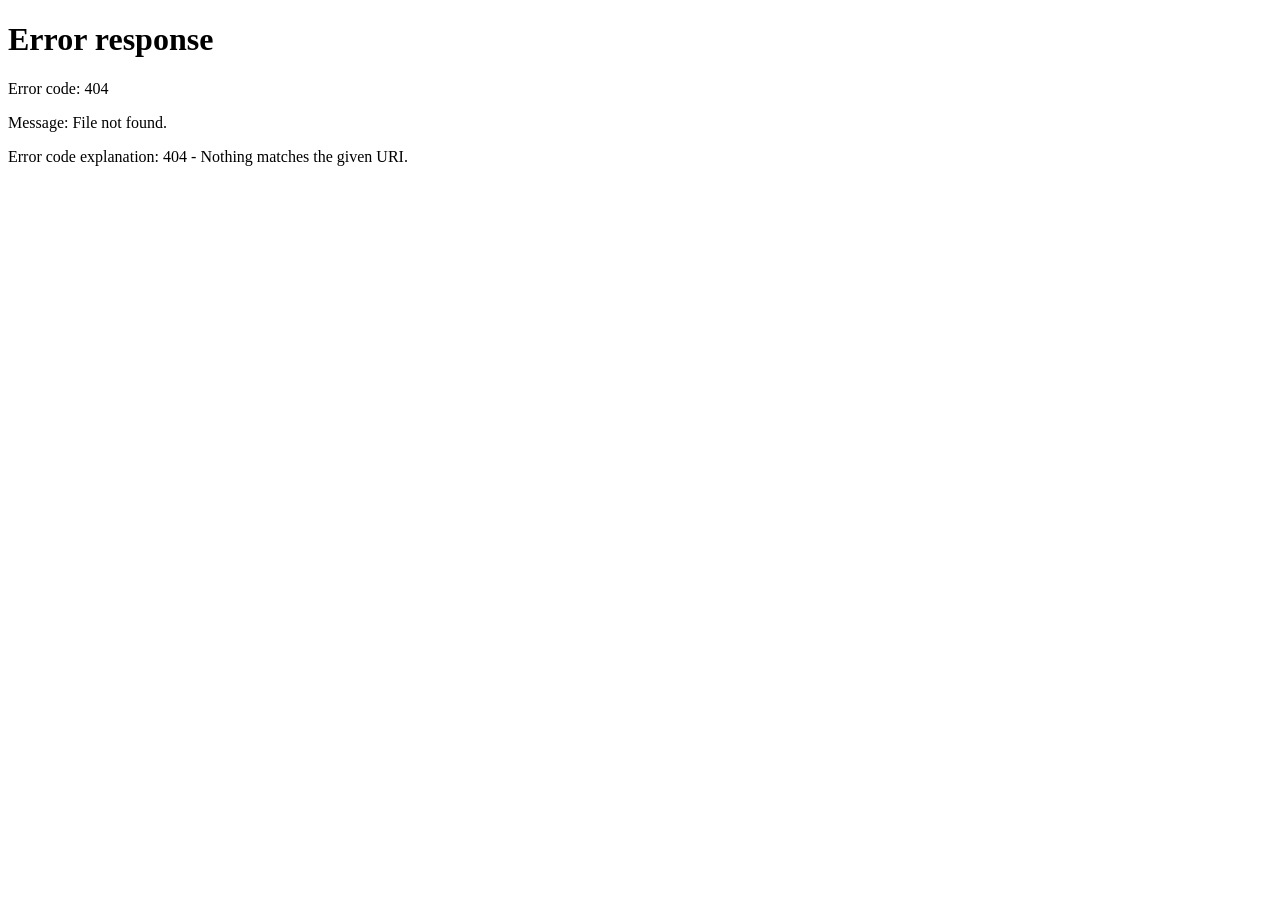
==== index.html @ 29518049 "add index and app-ads.txt for admob verification" ====
<!DOCTYPE html>
<html lang="fr">
<head>
  <meta charset="utf-8">
  <title>CardForge Studio</title>
  <meta http-equiv="refresh" content="0; url=/site/">
  <link rel="canonical" href="https://cardforgestudio.github.io/site/">
</head>
<body>
  <p><a href="/site/">CardForge Studio</a></p>
</body>
</html>
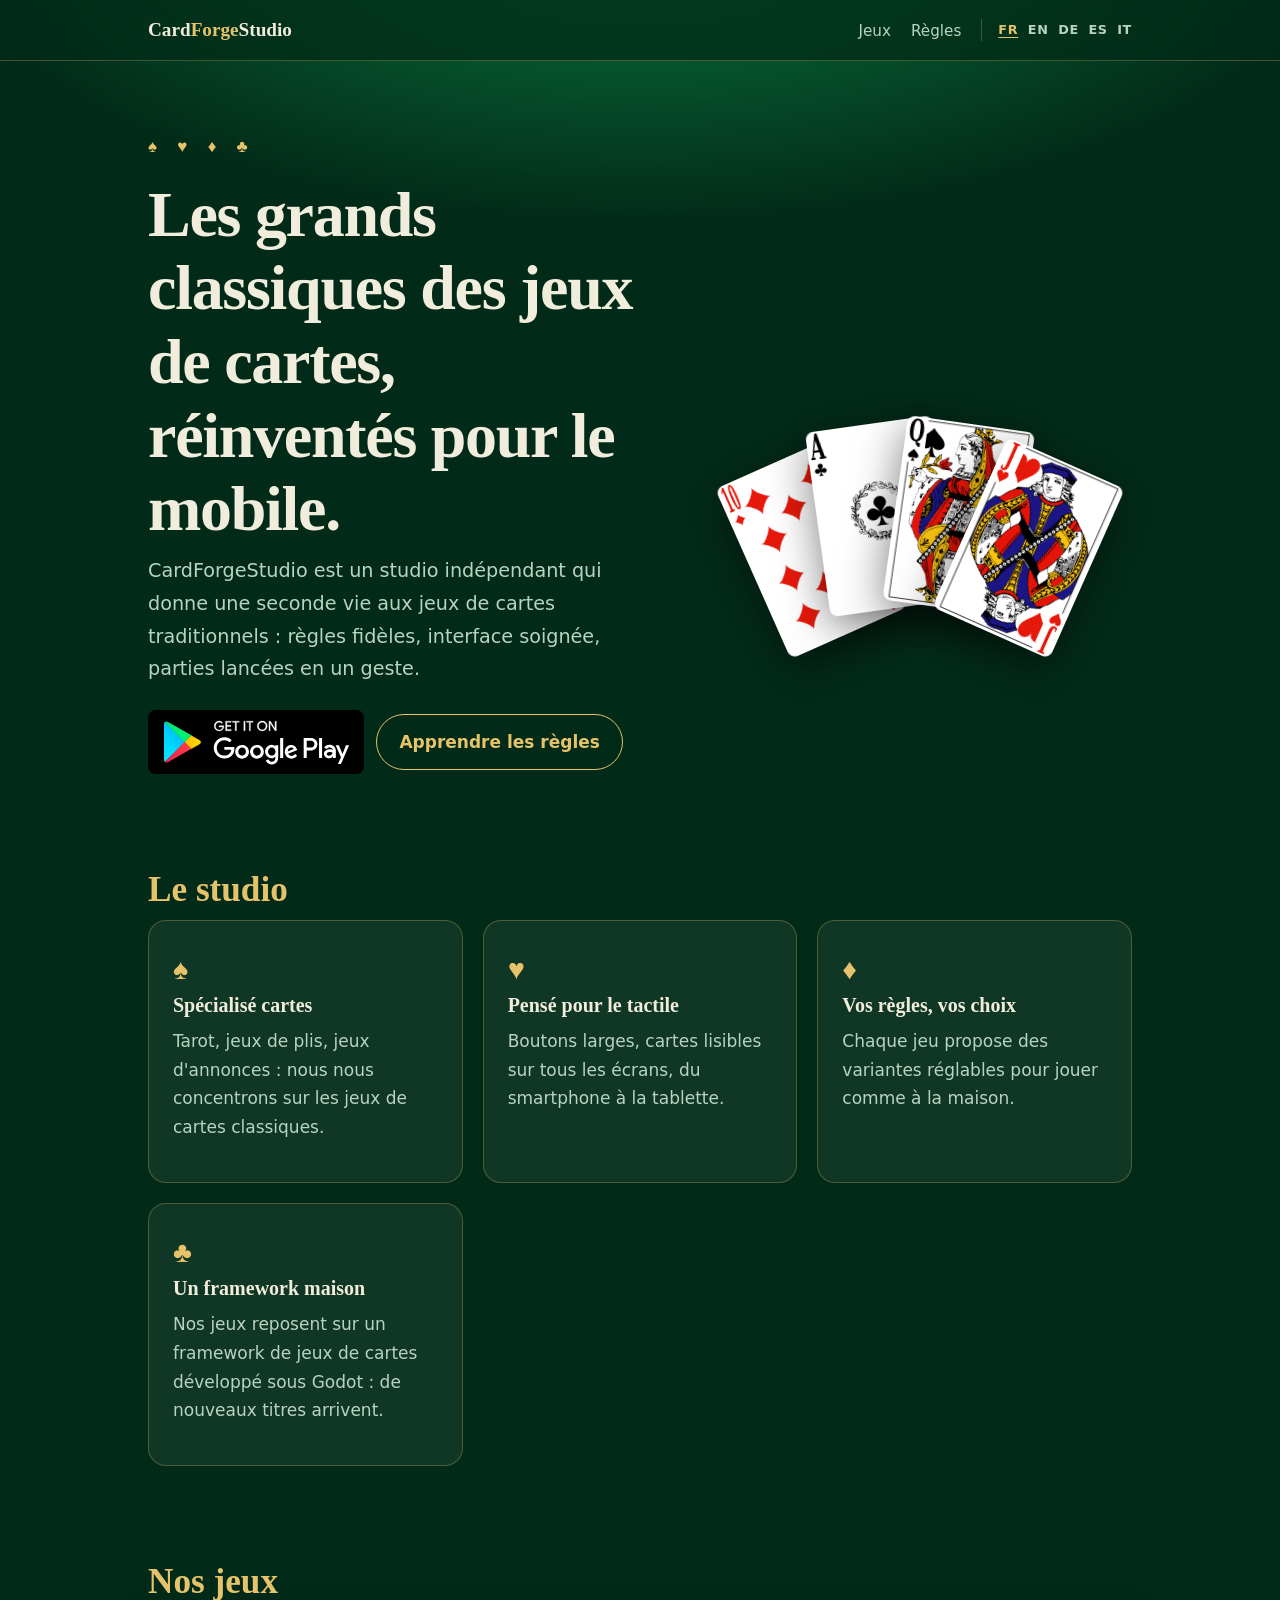
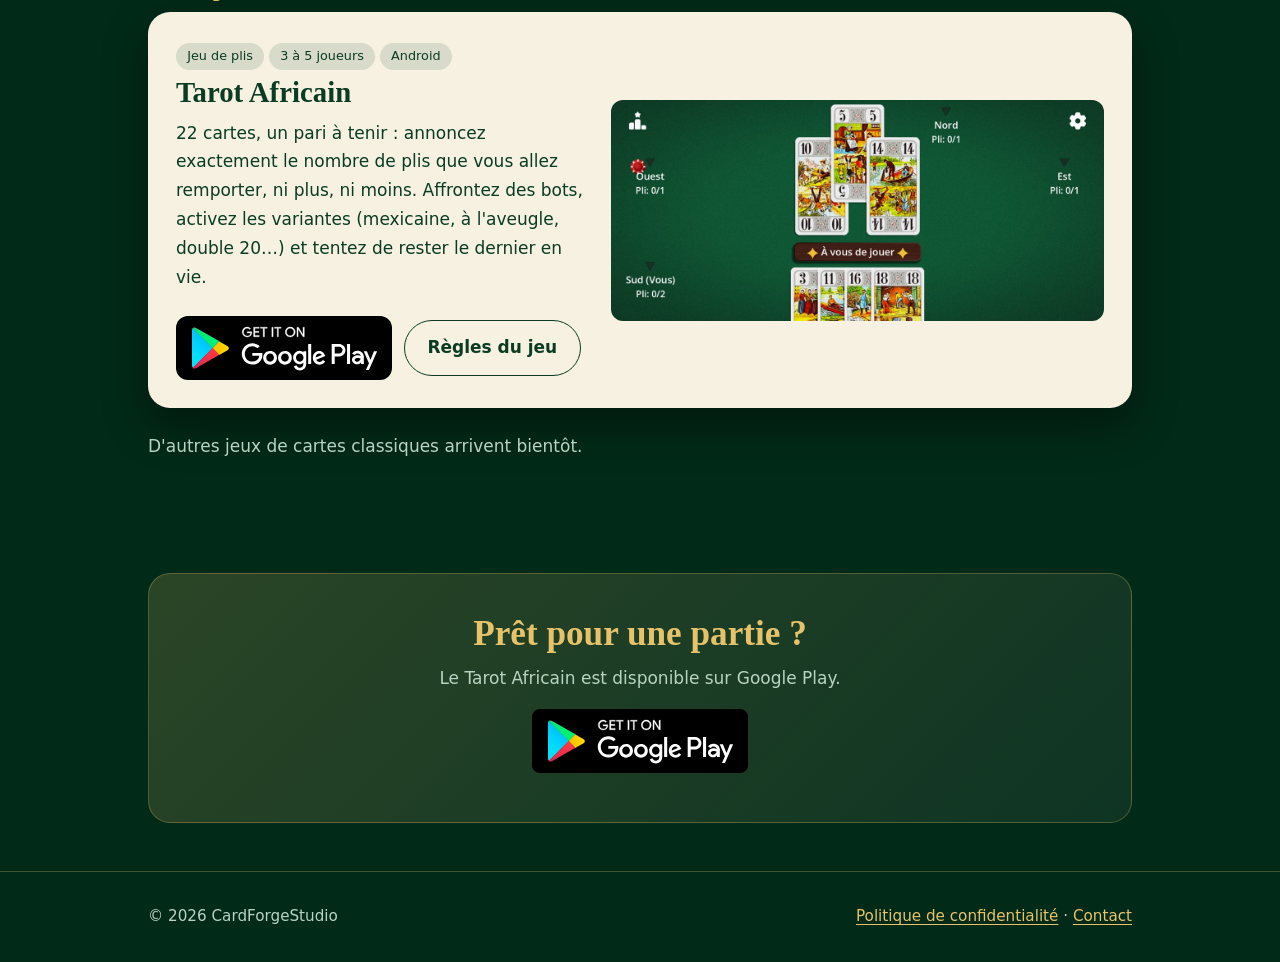
==== commit f2264f5a: "Site CardForgeStudio : accueil, règles, 5 langues" ====
--- a/index.html
+++ b/index.html
@@ -1,12 +1,11 @@
 <!DOCTYPE html>
-<html lang="fr">
-<head>
-  <meta charset="utf-8">
-  <title>CardForge Studio</title>
-  <meta http-equiv="refresh" content="0; url=/site/">
-  <link rel="canonical" href="https://cardforgestudio.github.io/site/">
-</head>
-<body>
-  <p><a href="/site/">CardForge Studio</a></p>
-</body>
-</html>
+<html lang="fr"><head><meta charset="utf-8"><meta name="viewport" content="width=device-width, initial-scale=1">
+<meta name="google-site-verification" content="8SDHUerU7Fc-hJMIeVGXjvIDedUCsISQvQDIxCLT-1o" />
+<title>CardForgeStudio – Jeux de cartes classiques sur Android</title><meta name="description" content="CardForgeStudio, studio indépendant de jeux de cartes classiques sur mobile. Découvrez le Tarot Africain sur Google Play."><link rel="canonical" href="https://cardforgestudio.github.io/"><link rel="alternate" hreflang="fr" href="https://cardforgestudio.github.io/"><link rel="alternate" hreflang="en" href="https://cardforgestudio.github.io/en/"><link rel="alternate" hreflang="de" href="https://cardforgestudio.github.io/de/"><link rel="alternate" hreflang="es" href="https://cardforgestudio.github.io/es/"><link rel="alternate" hreflang="it" href="https://cardforgestudio.github.io/it/"><link rel="alternate" hreflang="x-default" href="https://cardforgestudio.github.io/"><link rel="icon" href="favicon.ico" sizes="48x48"><link rel="icon" href="favicon.svg" type="image/svg+xml"><link rel="icon" href="icon-192.png" type="image/png" sizes="192x192"><link rel="apple-touch-icon" href="apple-touch-icon.png"><link rel="stylesheet" href="styles.css"></head><body>
+<nav><div class="w"><a class="logo" href="index.html">Card<span>Forge</span>Studio</a><ul><li><a href="index.html#jeux">Jeux</a></li><li><a href="tarot-africain.html">Règles</a></li><li class="lg"><a href="index.html" hreflang="fr" lang="fr" aria-current="true">FR</a><a href="en/index.html" hreflang="en" lang="en">EN</a><a href="de/index.html" hreflang="de" lang="de">DE</a><a href="es/index.html" hreflang="es" lang="es">ES</a><a href="it/index.html" hreflang="it" lang="it">IT</a></li></ul></div></nav>
+<main><div class="w"><header class="hero"><div><p class="suits" aria-hidden="true">&#9824; &#9829; &#9830; &#9827;</p><h1>Les grands classiques des jeux de cartes, réinventés pour le mobile.</h1><p class="lead">CardForgeStudio est un studio indépendant qui donne une seconde vie aux jeux de cartes traditionnels : règles fidèles, interface soignée, parties lancées en un geste.</p><div class="cta"><a class="badge" href="https://play.google.com/store/apps/details?id=com.cardforgestudio.tarotafricain&amp;referrer=utm_source%3Dcardforgestudio-site%26utm_medium%3Dwebsite%26utm_campaign%3Dtarot-africain_fr%26utm_content%3Dindex_hero" rel="noopener"><img src="images/logo/google-play-badge-logo.svg" alt="Disponible sur Google Play" height="64"></a><a class="btn ghost" href="tarot-africain.html">Apprendre les règles</a></div></div><div class="fan" aria-hidden="true"><div class="pc"><img src="images/cards/10_carreau.svg" alt="" loading="lazy"></div><div class="pc"><img src="images/cards/1_trefle.svg" alt="" loading="lazy"></div><div class="pc"><img src="images/cards/dame_pique.svg" alt="" loading="lazy"></div><div class="pc"><img src="images/cards/valet_coeur.svg" alt="" loading="lazy"></div></div></header></div>
+<section class="s" id="studio"><div class="w"><h2>Le studio</h2><div class="grid"><div class="card"><div class="ic">&#9824;</div><h3>Spécialisé cartes</h3><p class="muted">Tarot, jeux de plis, jeux d'annonces : nous nous concentrons sur les jeux de cartes classiques.</p></div><div class="card"><div class="ic">&#9829;</div><h3>Pensé pour le tactile</h3><p class="muted">Boutons larges, cartes lisibles sur tous les écrans, du smartphone à la tablette.</p></div><div class="card"><div class="ic">&#9830;</div><h3>Vos règles, vos choix</h3><p class="muted">Chaque jeu propose des variantes réglables pour jouer comme à la maison.</p></div><div class="card"><div class="ic">&#9827;</div><h3>Un framework maison</h3><p class="muted">Nos jeux reposent sur un framework de jeux de cartes développé sous Godot : de nouveaux titres arrivent.</p></div></div></div></section>
+<section class="s" id="jeux"><div class="w"><h2>Nos jeux</h2><div class="game"><div><span class=tag>Jeu de plis</span><span class=tag>3 à 5 joueurs</span><span class=tag>Android</span><h3>Tarot Africain</h3><p>22 cartes, un pari à tenir : annoncez exactement le nombre de plis que vous allez remporter, ni plus, ni moins. Affrontez des bots, activez les variantes (mexicaine, à l'aveugle, double 20…) et tentez de rester le dernier en vie.</p><div class="cta"><a class="badge" href="https://play.google.com/store/apps/details?id=com.cardforgestudio.tarotafricain&amp;referrer=utm_source%3Dcardforgestudio-site%26utm_medium%3Dwebsite%26utm_campaign%3Dtarot-africain_fr%26utm_content%3Dindex_card" rel="noopener"><img src="images/logo/google-play-badge-logo.svg" alt="Disponible sur Google Play" height="64"></a><a class="btn ghost" href="tarot-africain.html">Règles du jeu</a></div></div><img src="images/screenshots/fr/partie.png" width="1200" height="538" loading="lazy" alt="Tarot Africain"></div><p class="muted" style="margin-top:1.5rem">D'autres jeux de cartes classiques arrivent bientôt.</p></div></section>
+<div class="w"><div class="banner"><h2>Prêt pour une partie ?</h2><p class="muted">Le Tarot Africain est disponible sur Google Play.</p><a class="badge" href="https://play.google.com/store/apps/details?id=com.cardforgestudio.tarotafricain&amp;referrer=utm_source%3Dcardforgestudio-site%26utm_medium%3Dwebsite%26utm_campaign%3Dtarot-africain_fr%26utm_content%3Dindex_banner" rel="noopener"><img src="images/logo/google-play-badge-logo.svg" alt="Disponible sur Google Play" height="64"></a></div></div></main>
+<footer><div class="w"><span>&copy; 2026 CardForgeStudio</span><span><a href="privacy-policy.html">Politique de confidentialité</a> · <a href="mailto:support.cardforgestudio@gmail.com">Contact</a></span></div></footer>
+</body></html>
--- a/styles.css
+++ b/styles.css
@@ -0,0 +1,44 @@
+:root{--felt:#05542E;--deep:#022a18;--paper:#F6F1E1;--ink:#0B3B22;--text:#F1EDDC;--muted:#B9D3C2;--gold:#E6C36A;--glass:rgba(255,255,255,.06);--line:rgba(230,195,106,.28);--serif:Georgia,"Iowan Old Style",Palatino,serif;--sans:system-ui,-apple-system,"Segoe UI",Roboto,Arial,sans-serif}
+*{box-sizing:border-box}html{scroll-behavior:smooth;-webkit-text-size-adjust:100%}
+body{margin:0;color:var(--text);font:1.0625rem/1.7 var(--sans);background:var(--deep) radial-gradient(ellipse 80% 50% at 50% -10%,#0a7a43 0,transparent 70%) fixed}
+.w{max-width:64rem;margin:0 auto;padding:0 1.25rem}.n{max-width:44rem}
+a{color:var(--gold);text-underline-offset:3px}a:hover{color:var(--paper)}
+a:focus-visible,button:focus-visible{outline:3px solid var(--paper);outline-offset:2px}
+h1,h2,h3{font-family:var(--serif);line-height:1.15;margin:0 0 .6rem}
+h1{font-size:clamp(2.3rem,7vw,4rem);letter-spacing:-.02em}h2{font-size:clamp(1.6rem,4vw,2.2rem);color:var(--gold);margin-top:0}h3{font-size:1.25rem}
+p{margin:0 0 1rem}.muted{color:var(--muted)}.lead{font-size:1.2rem;color:var(--muted)}
+.suits{color:var(--gold);letter-spacing:.5rem;font-family:var(--serif)}
+nav{position:sticky;top:0;z-index:5;backdrop-filter:blur(14px);background:rgba(2,42,24,.72);border-bottom:1px solid var(--line)}
+nav .w{display:flex;align-items:center;justify-content:space-between;flex-wrap:wrap;min-height:3.75rem;gap:.4rem 1rem}
+.logo{font:700 1.2rem var(--serif);color:var(--text);text-decoration:none}.logo span{color:var(--gold)}
+nav ul{display:flex;align-items:center;flex-wrap:wrap;gap:.4rem 1.25rem;list-style:none;margin:0;padding:0}nav ul a{color:var(--muted);text-decoration:none;font-size:.95rem}nav ul a:hover,nav a[aria-current]{color:var(--gold)}
+.lg{display:flex;gap:.6rem;padding-left:1rem;border-left:1px solid var(--line)}.lg a{font-size:.8rem;font-weight:600;letter-spacing:.05em}.lg a[aria-current]{text-decoration:underline}
+.btn{display:inline-flex;align-items:center;min-height:3.5rem;padding:.65rem 1.4rem;border-radius:999px;font-weight:600;text-decoration:none;background:var(--gold);color:var(--ink);transition:transform .2s}
+.btn.ghost{background:transparent;color:var(--gold);border:1px solid var(--gold)}.btn.ghost:hover{color:var(--paper)}.game .btn.ghost{color:var(--ink);border-color:var(--ink)}
+.badge{display:inline-block;transition:transform .2s}.badge:hover{transform:translateY(-2px)}.badge img{height:4rem;width:auto;display:block}
+.hero{padding:4.5rem 0 3rem;display:grid;gap:2.5rem;align-items:center}
+@media(min-width:52rem){.hero{grid-template-columns:1.1fr .9fr}}
+.cta{display:flex;flex-wrap:wrap;align-items:center;gap:.75rem;margin-top:1.5rem}
+.fan{position:relative;height:19rem;max-width:24rem;margin:auto;width:100%}
+.pc{position:absolute;bottom:0;left:50%;width:8rem;margin-left:-4rem;transform-origin:50% 120%;transition:transform .35s}
+.pc img{width:100%;height:auto;display:block;border-radius:8px;filter:drop-shadow(0 12px 22px rgba(0,0,0,.5))}
+.pc:nth-child(1){transform:rotate(-24deg) translateX(-3.8rem)}.pc:nth-child(2){transform:rotate(-8deg) translateX(-1.3rem)}.pc:nth-child(3){transform:rotate(8deg) translateX(1.3rem)}.pc:nth-child(4){transform:rotate(24deg) translateX(3.8rem)}
+.fan:hover .pc:nth-child(1){transform:rotate(-30deg) translateX(-5rem)}.fan:hover .pc:nth-child(4){transform:rotate(30deg) translateX(5rem)}
+section.s{padding:3rem 0}
+.grid{display:grid;gap:1.25rem;grid-template-columns:repeat(auto-fit,minmax(15rem,1fr))}
+.card{background:var(--glass);border:1px solid var(--line);border-radius:18px;padding:1.5rem}.card .ic{font-size:1.8rem;color:var(--gold);font-family:var(--serif)}
+.game{display:grid;gap:1.5rem;align-items:center;background:var(--paper);color:var(--ink);border-radius:22px;padding:1.75rem;box-shadow:0 18px 44px rgba(0,0,0,.4)}
+@media(min-width:44rem){.game{grid-template-columns:1fr 1.2fr}}
+.game h3{color:var(--ink);font-size:1.8rem}.game img{width:100%;height:auto;border-radius:12px;display:block}.game .badge img{height:4rem}
+.tag{display:inline-block;font-size:.8rem;padding:.15rem .7rem;border-radius:999px;background:rgba(11,59,34,.12);margin:0 .3rem .4rem 0}
+.rules{display:grid;gap:3rem;padding:2rem 0}
+@media(min-width:60rem){.layout{display:grid;grid-template-columns:13rem 1fr;gap:3rem}.toc{position:sticky;top:6.5rem;align-self:start}}
+.toc ol{list-style:none;margin:0;padding:0}.toc a{display:block;padding:.35rem 0;color:var(--muted);text-decoration:none;font-size:.95rem}.toc a:hover{color:var(--gold)}
+@media(max-width:59.99rem){.toc{margin-bottom:1.5rem}.toc ol{display:flex;flex-wrap:wrap;gap:.4rem .9rem}}
+.rules article{scroll-margin-top:7rem}.rules figure{margin:1.25rem 0 0}.rules img{width:100%;height:auto;border-radius:14px;border:1px solid var(--line);box-shadow:0 12px 30px rgba(0,0,0,.4);display:block}
+figcaption{font-size:.9rem;color:var(--muted);margin-top:.5rem}
+table{width:100%;border-collapse:collapse;margin:0 0 1rem;font-size:.97rem}th,td{text-align:left;padding:.65rem .8rem;border-bottom:1px solid var(--line);vertical-align:top}th{color:var(--gold);font-weight:600}.tw{overflow-x:auto}
+.note{border-left:3px solid var(--gold);background:var(--glass);padding:.8rem 1.1rem;border-radius:0 12px 12px 0}
+.banner{margin:3rem 0;text-align:center;padding:2.5rem 1.5rem;border-radius:22px;background:linear-gradient(135deg,rgba(230,195,106,.18),rgba(255,255,255,.05));border:1px solid var(--line)}
+footer{border-top:1px solid var(--line);padding:2rem 0;color:var(--muted);font-size:.95rem;margin-top:2rem}footer .w{display:flex;flex-wrap:wrap;justify-content:space-between;gap:1rem}
+@media(prefers-reduced-motion:reduce){*{transition:none!important;scroll-behavior:auto!important}}
